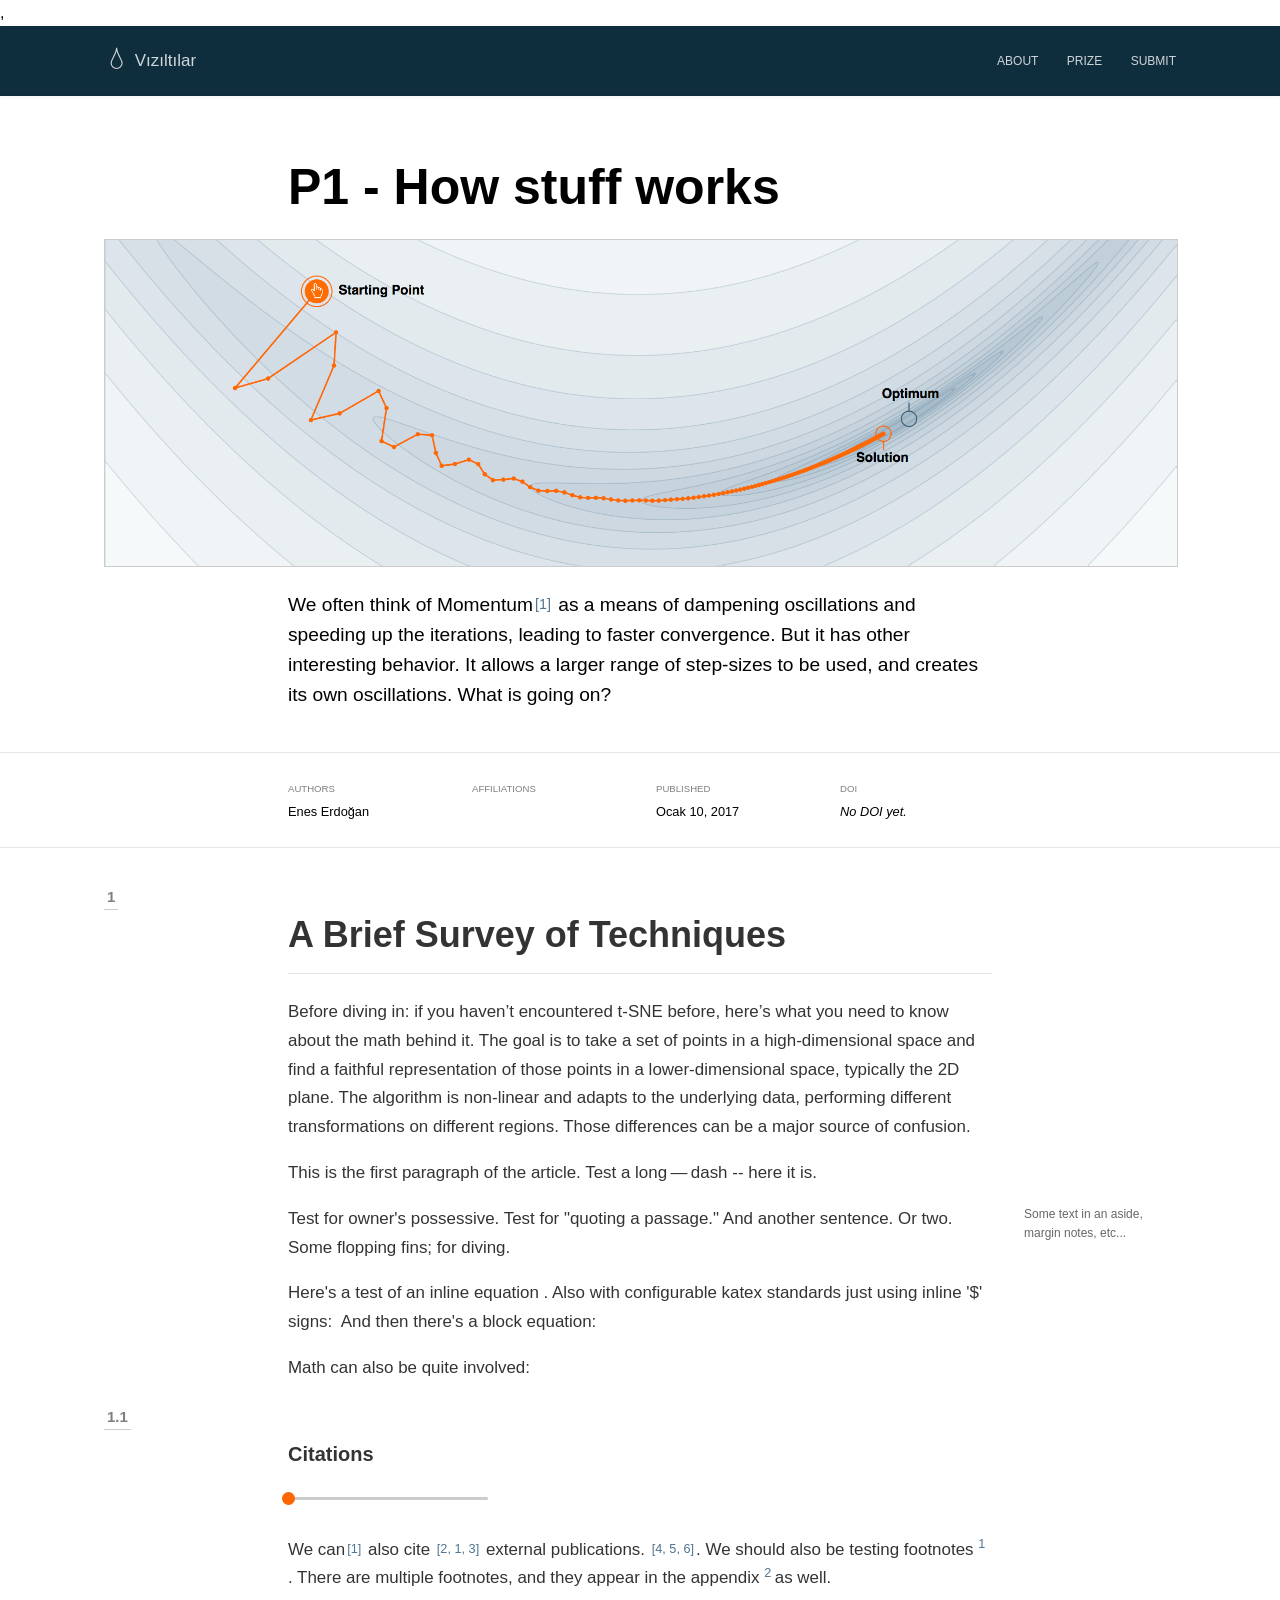
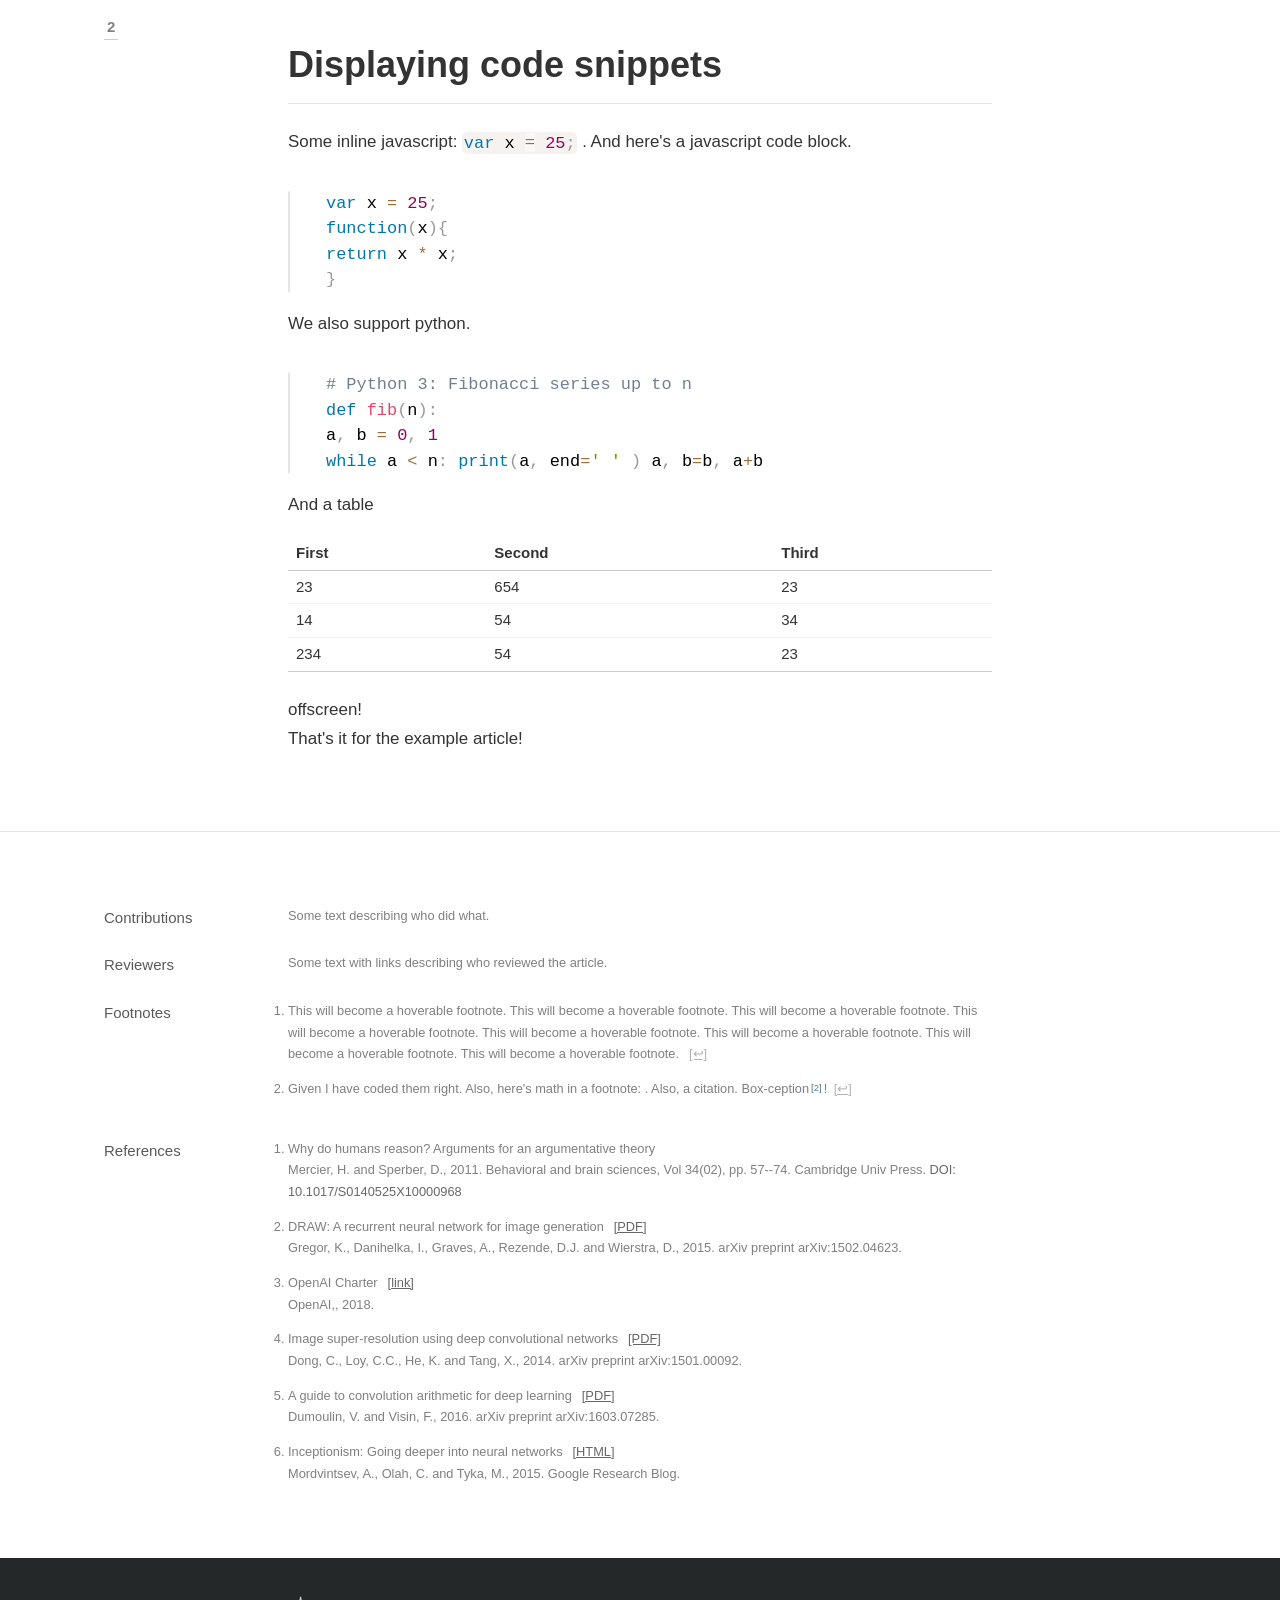
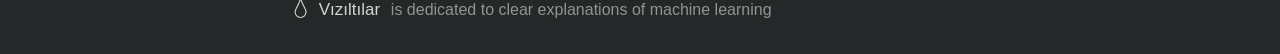
==== articles/ulf-p1-enes/index.html @ 7522a8dc "init" ====
<!--
  Copyright 2018 The Distill Template Authors

  Licensed under the Apache License, Version 2.0 (the "License");
  you may not use this file except in compliance with the License.
  You may obtain a copy of the License at

       http://www.apache.org/licenses/LICENSE-2.0

  Unless required by applicable law or agreed to in writing, software
  distributed under the License is distributed on an "AS IS" BASIS,
  WITHOUT WARRANTIES OR CONDITIONS OF ANY KIND, either express or implied.
  See the License for the specific language governing permissions and
  limitations under the License.
-->
<!doctype html>

<head>
  <script src="../../template.v2.js"></script>,
  <script src="../../src/transforms.v2.js"></script>
  <meta name="viewport" content="width=device-width, initial-scale=1">
  <meta charset="utf8">
</head>

<body>
  <distill-header></distill-header>
  <d-front-matter>
    <script id='distill-front-matter' type="text/json">{
    "title": "P1 - How stuff works",
    "description": "Although \" extremely useful for visualizing high-dimensional data, t-SNE plots can sometimes be mysterious or misleading.",
    "published": "Jan 10, 2017",
    "authors": [
      {
        "author":"Enes Erdoğan"
      }
    ],
    "katex": {
      "delimiters": [
        {"left": "$$", "right": "$$", "display": false}
      ]
    }
  }</script>
  </d-front-matter>
  <d-title>
    <figure style="grid-column: page; margin: 1rem 0;"><img src="momentum.png"
        style="width:100%; border: 1px solid rgba(0, 0, 0, 0.2);" /></figure>
    <p>We often think of Momentum<d-cite key="mercier2011humans"></d-cite> as a means of dampening oscillations and
      speeding up the iterations, leading to faster convergence. But it has other interesting behavior. It allows a
      larger range of step-sizes to be used, and creates its own oscillations. What is going on?</p>
  </d-title>
  <d-byline></d-byline>
  <d-article>
    <a class="marker" href="#section-1" id="section-1"><span>1</span></a>
    <h2>A Brief Survey of Techniques</h2>
    <p>Before diving in: if you haven’t encountered t-SNE before, here’s what you need to know about the math behind it.
      The goal is to take a set of points in a high-dimensional space and find a faithful representation of those points
      in a lower-dimensional space, typically the 2D plane. The algorithm is non-linear and adapts to the underlying
      data, performing different transformations on different regions. Those differences can be a major source of
      confusion.</p>
    <p>This is the first paragraph of the article. Test a long&thinsp;&mdash;&thinsp;dash -- here it is.</p>
    <p>Test for owner's possessive. Test for "quoting a passage." And another sentence. Or two. Some flopping fins; for
      diving.</p>
    <aside>Some text in an aside, margin notes, etc...</aside>
    <p>Here's a test of an inline equation <d-math>c = a^2 + b^2</d-math>. Also with configurable katex standards just
      using inline '$' signs: $$x^2$$ And then there's a block equation:</p>
    <d-math block>
      c = \pm \sqrt{ \sum_{i=0}^{n}{a^{222} + b^2}}
    </d-math>
    <p>Math can also be quite involved:</p>
    <d-math block>
      \frac{1}{\Bigl(\sqrt{\phi \sqrt{5}}-\phi\Bigr) e^{\frac25 \pi}} = 1+\frac{e^{-2\pi}} {1+\frac{e^{-4\pi}}
      {1+\frac{e^{-6\pi}} {1+\frac{e^{-8\pi}} {1+\cdots} } } }
    </d-math>
    <a class="marker" href="#section-1.1" id="section-1.1"><span>1.1</span></a>
    <h3>Citations</h3>
    <p>
      <d-slider style="width: 200px;"></d-slider>
    </p>
    <p>We can<d-cite bibtex-key="mercier2011humans"></d-cite> also cite <d-cite
        key="gregor2015draw,mercier2011humans,openai2018charter"></d-cite> external publications. <d-cite
        key="dong2014image,dumoulin2016guide,mordvintsev2015inceptionism"></d-cite>. We should also be testing footnotes
      <d-footnote>This will become a hoverable footnote. This will become a hoverable footnote. This will become a
        hoverable footnote. This will become a hoverable footnote. This will become a hoverable footnote. This will
        become a hoverable footnote. This will become a hoverable footnote. This will become a hoverable footnote.
      </d-footnote>. There are multiple footnotes, and they appear in the appendix<d-footnote>Given I have coded them
        right. Also, here's math in a footnote: <d-math>c = \sum_0^i{x}</d-math>. Also, a citation. Box-ception<d-cite
          key='gregor2015draw'></d-cite>!</d-footnote> as well.</p>
    <a class="marker" href="#section-2" id="section-2"><span>2</span></a>
    <h2>Displaying code snippets</h2>
    <p>Some inline javascript:<d-code language="javascript">var x = 25;</d-code>. And here's a javascript code block.
    </p>
    <d-code block language="javascript">
      var x = 25;
      function(x){
      return x * x;
      }
    </d-code>
    <p>We also support python.</p>
    <d-code block language="python">
      # Python 3: Fibonacci series up to n
      def fib(n):
      a, b = 0, 1
      while a < n: print(a, end=' ' ) a, b=b, a+b </d-code>
        <p>And a table</p>
        <table>
          <thead>
            <tr>
              <th>First</th>
              <th>Second</th>
              <th>Third</th>
            </tr>
          </thead>
          <tbody>
            <tr>
              <td>23</td>
              <td>654</td>
              <td>23</td>
            </tr>
            <tr>
              <td>14</td>
              <td>54</td>
              <td>34</td>
            </tr>
            <tr>
              <td>234</td>
              <td>54</td>
              <td>23</td>
            </tr>
          </tbody>
        </table>
        <d-figure id="last-figure"></d-figure>
        <script>
          const figure = document.querySelector("d-figure#last-figure");
          const initTag = document.createElement("span");
          initTag.textContent = "initialized!"
          figure.appendChild(initTag);
          figure.addEventListener("ready", function () {
            const initTag = figure.querySelector("span");
            initTag.textContent = "ready"
            console.log('ready')
          });
          figure.addEventListener("onscreen", function () {
            const initTag = figure.querySelector("span");
            initTag.textContent = "onscreen"
            console.log('onscreen')
          });
          figure.addEventListener("offscreen", function () {
            const initTag = figure.querySelector("span");
            initTag.textContent = "offscreen!"
            console.log('offscreen')
          });
        </script>
        <p>That's it for the example article!</p>

  </d-article>

  <d-appendix>

    <h3>Contributions</h3>
    <p>Some text describing who did what.</p>
    <h3>Reviewers</h3>
    <p>Some text with links describing who reviewed the article.</p>

    <d-bibliography src="bibliography.bib"></d-bibliography>
  </d-appendix>

  <distill-footer></distill-footer>

</body>
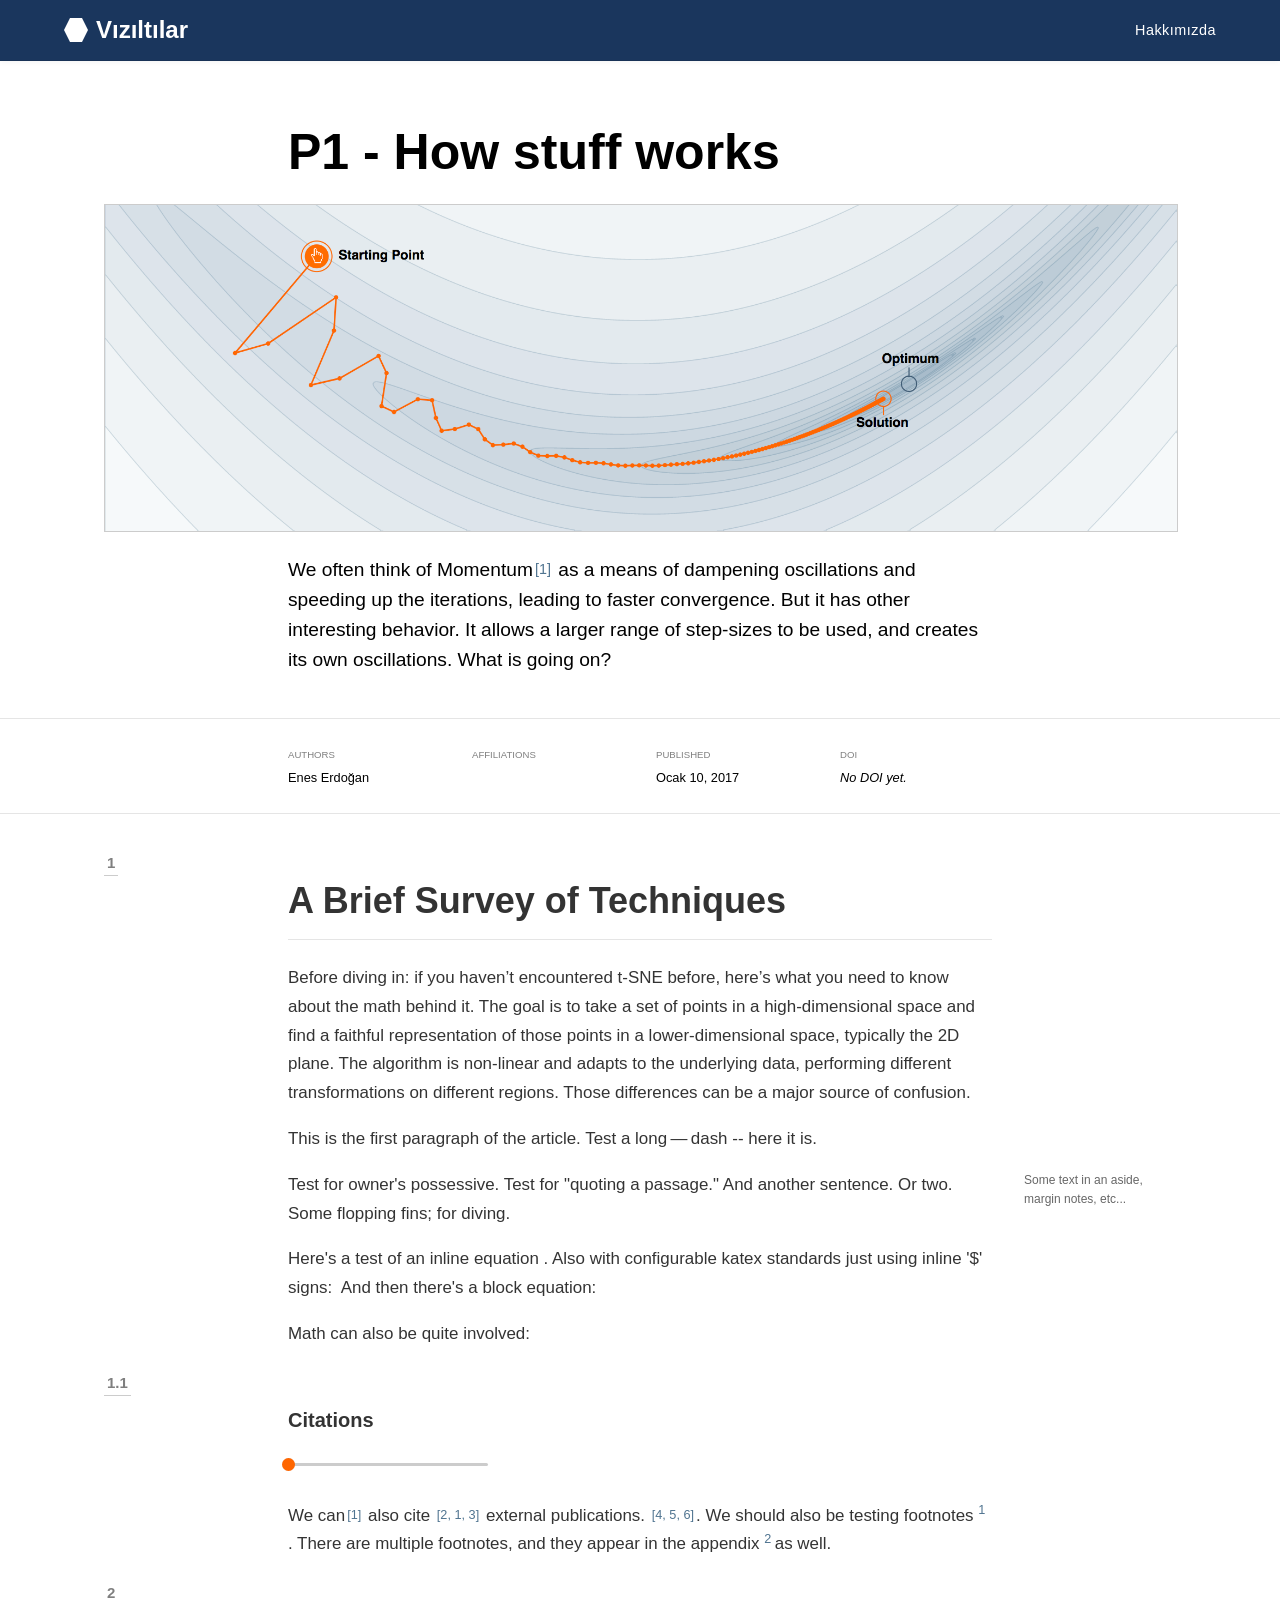
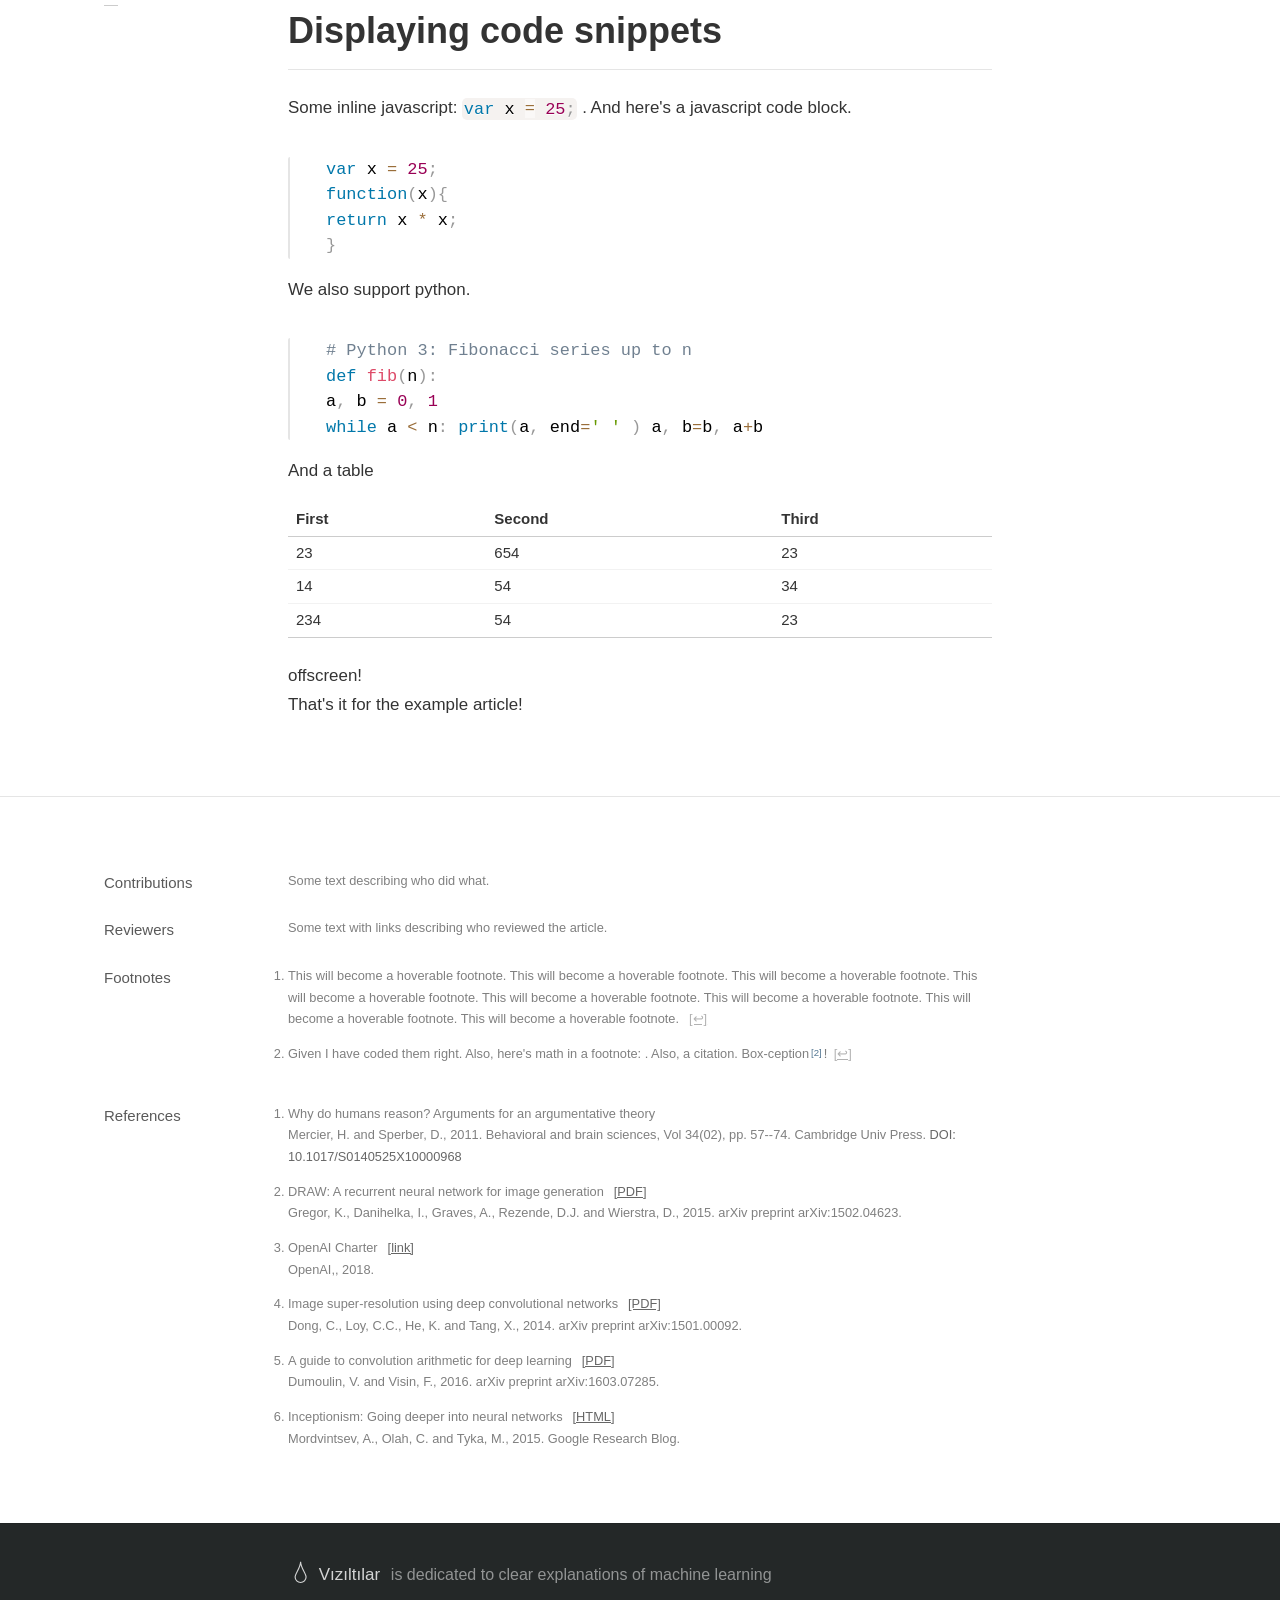
==== commit 1ad9992b: "s1" ====
--- a/articles/ulf-p1-enes/index.html
+++ b/articles/ulf-p1-enes/index.html
@@ -16,7 +16,7 @@
 <!doctype html>
 
 <head>
-  <script src="../../template.v2.js"></script>,
+  <script src="../../template.v2.js"></script>
   <script src="../../src/transforms.v2.js"></script>
   <meta name="viewport" content="width=device-width, initial-scale=1">
   <meta charset="utf8">
